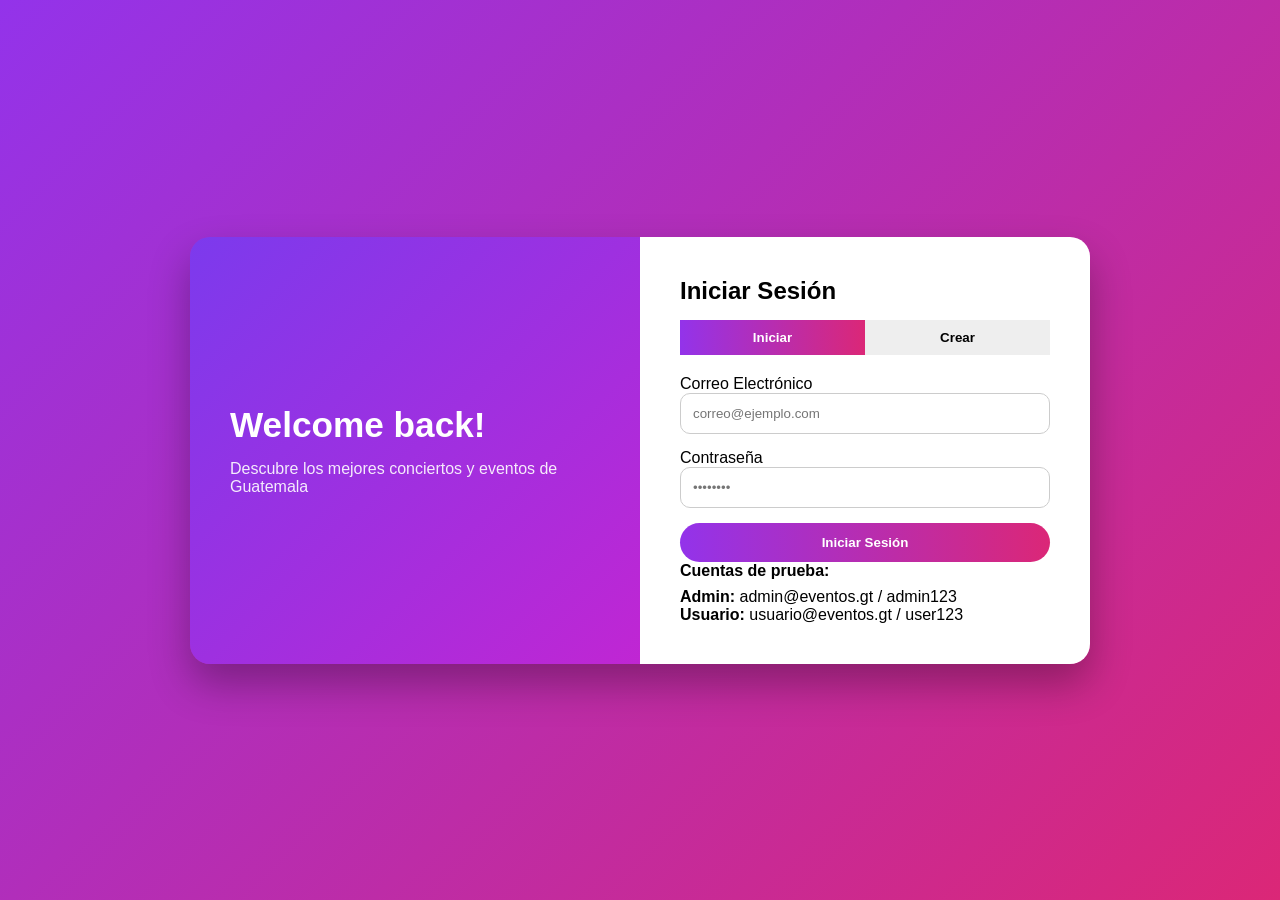
==== admin.html @ 3f8113b9 "feat: panel administrativo de eventos, parámetros y ventas" ====
<!DOCTYPE html>
<html lang="es">
<head>
  <meta charset="UTF-8">
  <meta name="viewport" content="width=device-width, initial-scale=1.0">
  <title>Panel de Control - -Sinfonia Guatemalteca</title>
  <link rel="stylesheet" href="CSS/admin.css">
</head>
<body class="admin-page">

  <div class="container" style="padding-top: 2rem; padding-bottom: 5rem;">
    
    <div style="display: flex; justify-content: space-between; align-items: center; margin-bottom: 2rem;">
      <div>
        <button class="btn btn-secondary" onclick="window.location.href='events.html'" style="margin-bottom: 0.5rem;">
          Volver a eventos
        </button>
        <h1 style="font-size: 1.8rem; font-weight: 800; color: #111827;">Panel de Administración</h1>
      </div>
      <button class="btn btn-primary" onclick="openAddModal()">Crear Nuevo Evento</button>
    </div>


    <nav style="display: flex; gap: 1rem; margin-bottom: 2rem; border-bottom: 1px solid #e5e7eb; padding-bottom: 1rem;">
      <button class="btn btn-secondary" onclick="document.getElementById('section-events').scrollIntoView({behavior:'smooth'})">Gestión de Eventos</button>
      <button class="btn btn-secondary" onclick="document.getElementById('section-sales').scrollIntoView({behavior:'smooth'})">Reporte de Ventas</button>
      <button class="btn btn-secondary" onclick="document.getElementById('section-config').scrollIntoView({behavior:'smooth'})">Configuración</button>
    </nav>

    <section id="section-events" style="margin-bottom: 3rem;">
      <h2 style="font-size: 1.25rem; margin-bottom: 1rem; color: #374151;">Eventos Disponibles</h2>
      <div class="admin-table-container card">
        <table>
          <thead>
            <tr>
              <th>Evento</th>
              <th>Ciudad</th>
              <th>Precio</th>
              <th>Tickets</th>
              <th>Estado</th>
              <th>Acciones</th>
            </tr>
          </thead>
          <tbody id="eventsTableBody"></tbody>
        </table>
      </div>
    </section>

    <section id="section-sales" style="margin-bottom: 3rem;">
      <h2 style="font-size: 1.25rem; margin-bottom: 1rem; color: #374151;">Resumen de Ventas</h2>
      <div style="display: grid; grid-template-columns: 1fr 1fr; gap: 1.5rem; margin-bottom: 1.5rem;">
        <div class="card stat-card">
          <p class="stat-label">Ingresos Totales</p>
          <h3 id="totalSalesAmount" class="stat-value">Q0.00</h3>
        </div>
        <div class="card stat-card">
          <p class="stat-label">Tickets Vendidos</p>
          <h3 id="totalTicketsSold" class="stat-value">0</h3>
        </div>
      </div>
      <tbody id="salesTableBody"></tbody>
    </section>

    <section id="section-config">
        <h2 style="font-size: 1.25rem; margin-bottom: 1rem; color: #374151;">Parámetros del Sistema</h2>
        <div style="display: grid; grid-template-columns: 1fr 1fr; gap: 2rem;">
          <div class="card config-box">
            <h3>Categorías</h3>
            <div class="config-input-group">
              <input type="text" id="newCategoryInput" class="input" placeholder="Nombre">
              <button class="btn btn-primary" onclick="addCategory()">+</button>
            </div>
            <div id="categoriesList" class="config-list"></div>
          </div>
          <div class="card config-box">
            <h3>Ciudades</h3>
            <div class="config-input-group">
              <input type="text" id="newCityInput" class="input" placeholder="Nombre">
              <button class="btn btn-primary" onclick="addCity()">+</button>
            </div>
            <div id="citiesList" class="config-list"></div>
          </div>
        </div>
    </section>
  </div>

  <div id="addModal" class="modal" style="display: none;">
    <div class="modal-content">
      <h2>Nuevo Registro de Evento</h2>
      <form onsubmit="handleAddEvent(event)">
        <div style="margin-bottom: 1rem;">
          <label>Título</label>
          <input type="text" id="addName" class="input" required>
        </div>
        <div style="display: grid; grid-template-columns: 1fr 1fr; gap: 1rem;">
          <div>
            <label>Ubicación</label>
            <select id="addCity" class="select" required></select>
          </div>
          <div>
            <label>Categoría</label>
            <select id="addCategory" class="select" required></select>
          </div>
        </div>
        <div style="display: grid; grid-template-columns: 1fr 1fr; gap: 1rem; margin-top: 1rem;">
          <div>
            <label>Precio (Q)</label>
            <input type="number" id="addPrice" class="input" step="0.01" required>
          </div>
          <div>
            <label>Tickets</label>
            <input type="number" id="addTickets" class="input" required>
          </div>
        </div>
        <div style="margin-top: 1rem;">
          <label>URL Imagen</label>
          <input type="url" id="addImageUrl" class="input" required>
        </div>
        <div style="display: flex; gap: 1rem; margin-top: 2rem;">
          <button type="submit" class="btn btn-primary" style="flex: 2;">Guardar</button>
          <button type="button" class="btn btn-secondary" style="flex: 1;" onclick="closeAddModal()">Cancelar</button>
        </div>
      </form>
    </div>
  </div>

  <script src="JS/admin.js"></script>
</body>
</html>
---- CSS/admin.css ----
*{
  margin: 0;
  padding: 0;
  box-sizing: border-box;
  font-family: 'Segoe UI', Tahoma, Geneva, Verdana, sans-serif;
}

body {
  min-height: 100vh;
  background: linear-gradient(135deg, #9333ea, #db2777);
  color: #333;
  padding: 20px;
}


.container {
  max-width: 1100px;
  margin: 0 auto;
  background: rgba(255, 255, 255, 0.95);
  padding: 30px;
  border-radius: 20px;
  box-shadow: 0 20px 40px rgba(0,0,0,0.3);
}

.card {
  background: white;
  border-radius: 15px;
  padding: 20px;
  box-shadow: 0 4px 6px rgba(0,0,0,0.1);
  border: 1px solid #eee;
}


h1, h2, h3 {
  color: #4b1a8a;
  margin-bottom: 1rem;
}


.btn {
  padding: 10px 20px;
  border: none;
  border-radius: 30px;
  font-weight: bold;
  cursor: pointer;
  transition: 0.3s;
  text-align: center;
  display: inline-block;
}

.btn-primary {
  background: linear-gradient(to right, #9333ea, #db2777);
  color: white;
}

.btn-secondary {
  background: #f3f4f6;
  color: #4b5563;
}

.btn:hover {
  transform: scale(1.05);
  box-shadow: 0 5px 15px rgba(0,0,0,0.2);
}


.admin-table-container {
  overflow-x: auto;
}

table {
  width: 100%;
  border-collapse: collapse;
  margin-top: 10px;
}

th {
  text-align: left;
  background: #f9fafb;
  padding: 12px;
  border-bottom: 2px solid #eee;
  color: #6b7280;
}

td {
  padding: 12px;
  border-bottom: 1px solid #eee;
}


input, select {
  width: 100%;
  padding: 12px;
  margin-bottom: 15px;
  border-radius: 10px;
  border: 1px solid #ccc;
  outline: none;
}

input:focus {
  border-color: #9333ea;
}


.modal {
  position: fixed;
  top: 0; left: 0;
  width: 100%; height: 100%;
  background: rgba(0,0,0,0.6);
  display: flex;
  align-items: center;
  justify-content: center;
  z-index: 1000;
}

.modal-content {
  background: white;
  padding: 40px;
  border-radius: 20px;
  width: 100%;
  max-width: 600px;
  box-shadow: 0 25px 50px -12px rgba(0,0,0,0.5);
}


.badge {
  padding: 5px 12px;
  border-radius: 20px;
  font-size: 0.85rem;
  font-weight: bold;
}

.badge-green { background: #dcfce7; color: #166534; }
.badge-red { background: #fee2e2; color: #991b1b; }


.stat-card {
  text-align: center;
  border-left: 5px solid #9333ea;
}

.stat-value {
  font-size: 1.5rem;
  color: #db2777;
  font-weight: 800;
}

.config-input-group {
    display: flex;
    gap: 10px;
    margin-bottom: 20px;
}

.config-input-group input {
    margin-bottom: 0; 
    flex: 1;
}

.config-input-group .btn {
    width: 50px; 
    height: 45px;
    border-radius: 12px;
    display: flex;
    align-items: center;
    justify-content: center;
    font-size: 1.5rem;
}


.config-list {
    display: flex;
    flex-wrap: wrap; 
    gap: 10px;
}


.config-list div {
    background: #f3f4f6;
    padding: 6px 15px;
    border-radius: 20px;
    display: flex;
    align-items: center;
    gap: 10px;
    font-size: 0.9rem;
    font-weight: 600;
    color: #4b1a8a;
    border: 1px solid #e5e7eb;
    transition: 0.2s;
}

.config-list div:hover {
    background: #ede9fe;
    border-color: #9333ea;
}


.config-list div button {
    background: #db2777;
    color: white;
    border: none;
    width: 20px;
    height: 20px;
    border-radius: 50%;
    cursor: pointer;
    font-size: 0.7rem;
    display: flex;
    align-items: center;
    justify-content: center;
    line-height: 1;
    transition: 0.3s;
}

.config-list div button:hover {
    background: #9d174d;
    transform: scale(1.2);
}
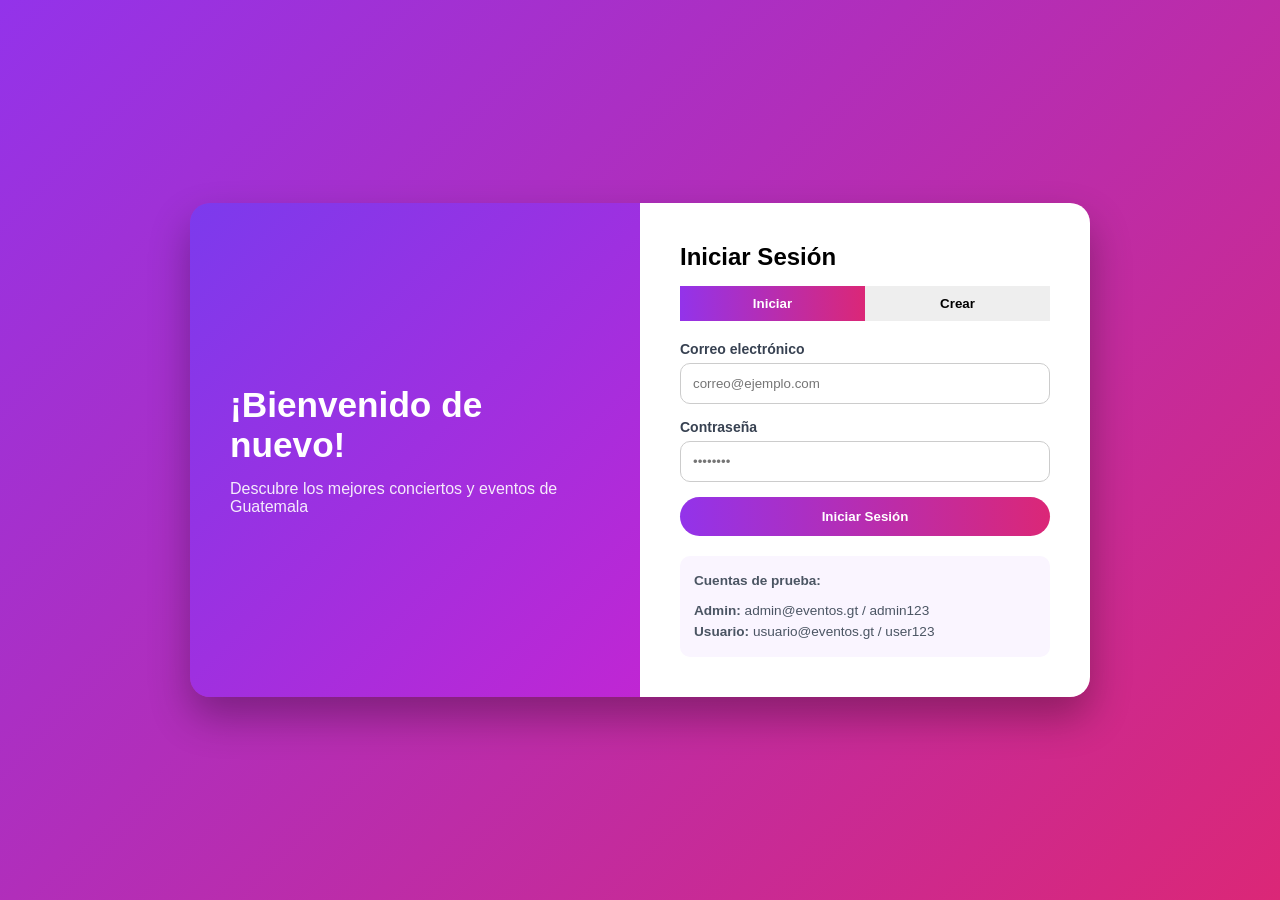
==== commit 32542c7f: "feat: el panel admin edita eventos y muestra el detalle de ventas - Carga data.json si el admin entr" ====
--- a/admin.html
+++ b/admin.html
@@ -3,42 +3,44 @@
 <head>
   <meta charset="UTF-8">
   <meta name="viewport" content="width=device-width, initial-scale=1.0">
-  <title>Panel de Control - -Sinfonia Guatemalteca</title>
+  <title>Panel de Control - Sinfonía Guatemalteca</title>
+  <link rel="stylesheet" href="CSS/common.css">
   <link rel="stylesheet" href="CSS/admin.css">
 </head>
 <body class="admin-page">
 
-  <div class="container" style="padding-top: 2rem; padding-bottom: 5rem;">
-    
-    <div style="display: flex; justify-content: space-between; align-items: center; margin-bottom: 2rem;">
+  <main class="container admin-container">
+
+    <div class="admin-header">
       <div>
-        <button class="btn btn-secondary" onclick="window.location.href='events.html'" style="margin-bottom: 0.5rem;">
-          Volver a eventos
-        </button>
-        <h1 style="font-size: 1.8rem; font-weight: 800; color: #111827;">Panel de Administración</h1>
+        <a class="btn btn-secondary back-link" href="events.html">Volver a eventos</a>
+        <h1 class="admin-title">Panel de Administración</h1>
       </div>
-      <button class="btn btn-primary" onclick="openAddModal()">Crear Nuevo Evento</button>
+      <div class="admin-header__actions">
+        <button type="button" id="newEventBtn" class="btn btn-primary">Crear Nuevo Evento</button>
+        <button type="button" id="logoutBtn" class="btn btn-secondary">Salir</button>
+      </div>
     </div>
 
-
-    <nav style="display: flex; gap: 1rem; margin-bottom: 2rem; border-bottom: 1px solid #e5e7eb; padding-bottom: 1rem;">
-      <button class="btn btn-secondary" onclick="document.getElementById('section-events').scrollIntoView({behavior:'smooth'})">Gestión de Eventos</button>
-      <button class="btn btn-secondary" onclick="document.getElementById('section-sales').scrollIntoView({behavior:'smooth'})">Reporte de Ventas</button>
-      <button class="btn btn-secondary" onclick="document.getElementById('section-config').scrollIntoView({behavior:'smooth'})">Configuración</button>
+    <nav class="admin-nav" aria-label="Secciones del panel">
+      <a class="btn btn-secondary" href="#section-events">Gestión de Eventos</a>
+      <a class="btn btn-secondary" href="#section-sales">Reporte de Ventas</a>
+      <a class="btn btn-secondary" href="#section-config">Configuración</a>
     </nav>
 
-    <section id="section-events" style="margin-bottom: 3rem;">
-      <h2 style="font-size: 1.25rem; margin-bottom: 1rem; color: #374151;">Eventos Disponibles</h2>
+    <section id="section-events" class="admin-section">
+      <h2 class="section-title">Eventos</h2>
       <div class="admin-table-container card">
         <table>
           <thead>
             <tr>
-              <th>Evento</th>
-              <th>Ciudad</th>
-              <th>Precio</th>
-              <th>Tickets</th>
-              <th>Estado</th>
-              <th>Acciones</th>
+              <th scope="col">Evento</th>
+              <th scope="col">Fecha</th>
+              <th scope="col">Ciudad</th>
+              <th scope="col">Precio</th>
+              <th scope="col">Tickets</th>
+              <th scope="col">Estado</th>
+              <th scope="col">Acciones</th>
             </tr>
           </thead>
           <tbody id="eventsTableBody"></tbody>
@@ -46,84 +48,116 @@
       </div>
     </section>
 
-    <section id="section-sales" style="margin-bottom: 3rem;">
-      <h2 style="font-size: 1.25rem; margin-bottom: 1rem; color: #374151;">Resumen de Ventas</h2>
-      <div style="display: grid; grid-template-columns: 1fr 1fr; gap: 1.5rem; margin-bottom: 1.5rem;">
+    <section id="section-sales" class="admin-section">
+      <h2 class="section-title">Resumen de Ventas</h2>
+      <div class="stats-grid">
         <div class="card stat-card">
           <p class="stat-label">Ingresos Totales</p>
-          <h3 id="totalSalesAmount" class="stat-value">Q0.00</h3>
+          <p id="totalSalesAmount" class="stat-value">Q0.00</p>
         </div>
         <div class="card stat-card">
           <p class="stat-label">Tickets Vendidos</p>
-          <h3 id="totalTicketsSold" class="stat-value">0</h3>
+          <p id="totalTicketsSold" class="stat-value">0</p>
         </div>
       </div>
-      <tbody id="salesTableBody"></tbody>
+      <div class="admin-table-container card">
+        <table>
+          <thead>
+            <tr>
+              <th scope="col">Fecha</th>
+              <th scope="col">Cliente</th>
+              <th scope="col">Detalle</th>
+              <th scope="col">Total</th>
+            </tr>
+          </thead>
+          <tbody id="salesTableBody"></tbody>
+        </table>
+      </div>
     </section>
 
-    <section id="section-config">
-        <h2 style="font-size: 1.25rem; margin-bottom: 1rem; color: #374151;">Parámetros del Sistema</h2>
-        <div style="display: grid; grid-template-columns: 1fr 1fr; gap: 2rem;">
-          <div class="card config-box">
-            <h3>Categorías</h3>
-            <div class="config-input-group">
-              <input type="text" id="newCategoryInput" class="input" placeholder="Nombre">
-              <button class="btn btn-primary" onclick="addCategory()">+</button>
-            </div>
-            <div id="categoriesList" class="config-list"></div>
+    <section id="section-config" class="admin-section">
+      <h2 class="section-title">Parámetros del Sistema</h2>
+      <div class="config-grid">
+        <div class="card config-box">
+          <h3>Categorías</h3>
+          <form class="config-input-group" data-param="categories">
+            <label for="newCategoryInput" class="visually-hidden">Nueva categoría</label>
+            <input type="text" id="newCategoryInput" class="input" placeholder="Nombre" maxlength="40" required>
+            <button type="submit" class="btn btn-primary" aria-label="Agregar categoría">+</button>
+          </form>
+          <div id="categoriesList" class="config-list"></div>
+        </div>
+        <div class="card config-box">
+          <h3>Ciudades</h3>
+          <form class="config-input-group" data-param="cities">
+            <label for="newCityInput" class="visually-hidden">Nueva ciudad</label>
+            <input type="text" id="newCityInput" class="input" placeholder="Nombre" maxlength="40" required>
+            <button type="submit" class="btn btn-primary" aria-label="Agregar ciudad">+</button>
+          </form>
+          <div id="citiesList" class="config-list"></div>
+        </div>
+      </div>
+    </section>
+  </main>
+
+  <div id="eventModal" class="modal hidden" role="dialog" aria-modal="true" aria-labelledby="eventModalTitle">
+    <div class="modal-content">
+      <h2 id="eventModalTitle">Nuevo Evento</h2>
+      <form id="eventForm" novalidate>
+        <input type="hidden" id="eventId">
+        <div class="form-field">
+          <label for="eventName">Título</label>
+          <input type="text" id="eventName" class="input" maxlength="80" required>
+        </div>
+        <div class="form-field">
+          <label for="eventDescription">Descripción</label>
+          <input type="text" id="eventDescription" class="input" maxlength="240">
+        </div>
+        <div class="form-row">
+          <div class="form-field">
+            <label for="eventCity">Ubicación</label>
+            <select id="eventCity" class="select" required></select>
           </div>
-          <div class="card config-box">
-            <h3>Ciudades</h3>
-            <div class="config-input-group">
-              <input type="text" id="newCityInput" class="input" placeholder="Nombre">
-              <button class="btn btn-primary" onclick="addCity()">+</button>
-            </div>
-            <div id="citiesList" class="config-list"></div>
+          <div class="form-field">
+            <label for="eventCategory">Categoría</label>
+            <select id="eventCategory" class="select" required></select>
           </div>
         </div>
-    </section>
-  </div>
-
-  <div id="addModal" class="modal" style="display: none;">
-    <div class="modal-content">
-      <h2>Nuevo Registro de Evento</h2>
-      <form onsubmit="handleAddEvent(event)">
-        <div style="margin-bottom: 1rem;">
-          <label>Título</label>
-          <input type="text" id="addName" class="input" required>
-        </div>
-        <div style="display: grid; grid-template-columns: 1fr 1fr; gap: 1rem;">
-          <div>
-            <label>Ubicación</label>
-            <select id="addCity" class="select" required></select>
+        <div class="form-row">
+          <div class="form-field">
+            <label for="eventDate">Fecha</label>
+            <input type="date" id="eventDate" class="input" required>
           </div>
-          <div>
-            <label>Categoría</label>
-            <select id="addCategory" class="select" required></select>
+          <div class="form-field">
+            <label for="eventTime">Hora</label>
+            <input type="time" id="eventTime" class="input" required>
           </div>
         </div>
-        <div style="display: grid; grid-template-columns: 1fr 1fr; gap: 1rem; margin-top: 1rem;">
-          <div>
-            <label>Precio (Q)</label>
-            <input type="number" id="addPrice" class="input" step="0.01" required>
+        <div class="form-row">
+          <div class="form-field">
+            <label for="eventPrice">Precio (Q)</label>
+            <input type="number" id="eventPrice" class="input" min="0.01" step="0.01" required>
           </div>
-          <div>
-            <label>Tickets</label>
-            <input type="number" id="addTickets" class="input" required>
+          <div class="form-field">
+            <label for="eventTickets">Tickets disponibles</label>
+            <input type="number" id="eventTickets" class="input" min="0" step="1" required>
           </div>
         </div>
-        <div style="margin-top: 1rem;">
-          <label>URL Imagen</label>
-          <input type="url" id="addImageUrl" class="input" required>
+        <div class="form-field">
+          <label for="eventImageUrl">URL de la imagen</label>
+          <input type="url" id="eventImageUrl" class="input" placeholder="https://..." required>
         </div>
-        <div style="display: flex; gap: 1rem; margin-top: 2rem;">
-          <button type="submit" class="btn btn-primary" style="flex: 2;">Guardar</button>
-          <button type="button" class="btn btn-secondary" style="flex: 1;" onclick="closeAddModal()">Cancelar</button>
+        <p id="eventFormError" class="form-error hidden" role="alert"></p>
+        <div class="modal-actions">
+          <button type="submit" class="btn btn-primary modal-actions__main">Guardar</button>
+          <button type="button" id="cancelEventBtn" class="btn btn-secondary modal-actions__secondary">Cancelar</button>
         </div>
       </form>
     </div>
   </div>
 
-  <script src="JS/admin.js"></script>
+  <script src="JS/utils.js" defer></script>
+  <script src="JS/store.js" defer></script>
+  <script src="JS/admin.js" defer></script>
 </body>
-</html>+</html>
--- a/CSS/common.css
+++ b/CSS/common.css
@@ -0,0 +1,94 @@
+/* Estilos compartidos por todas las vistas. Se cargan antes del CSS de cada página. */
+
+.hidden {
+    display: none !important;
+}
+
+/* Foco visible para navegación con teclado */
+a:focus-visible,
+button:focus-visible,
+input:focus-visible,
+select:focus-visible {
+    outline: 3px solid #f0abfc;
+    outline-offset: 2px;
+}
+
+button:disabled {
+    opacity: 0.6;
+    cursor: not-allowed;
+    transform: none !important;
+}
+
+/* Insignias */
+.badge {
+    display: inline-block;
+    padding: 4px 12px;
+    border-radius: 20px;
+    font-size: 0.8rem;
+    font-weight: 700;
+}
+
+.badge-purple { background: #f3e8ff; color: #7e22ce; }
+.badge-green  { background: #dcfce7; color: #166534; }
+.badge-red    { background: #fee2e2; color: #991b1b; }
+
+/* Avisos temporales (reemplazan alert) */
+.notifications {
+    position: fixed;
+    top: 1rem;
+    right: 1rem;
+    z-index: 2000;
+    display: flex;
+    flex-direction: column;
+    gap: 0.5rem;
+    max-width: min(360px, calc(100vw - 2rem));
+}
+
+.toast {
+    padding: 0.875rem 1rem;
+    border-radius: 10px;
+    background: #ffffff;
+    color: #1f2937;
+    box-shadow: 0 10px 25px rgba(0, 0, 0, 0.2);
+    border-left: 5px solid #9333ea;
+    font-size: 0.9rem;
+    animation: toast-in 0.25s ease-out;
+}
+
+.toast--success { border-left-color: #16a34a; }
+.toast--error   { border-left-color: #dc2626; }
+.toast--info    { border-left-color: #9333ea; }
+
+@keyframes toast-in {
+    from { opacity: 0; transform: translateY(-8px); }
+    to   { opacity: 1; transform: translateY(0); }
+}
+
+/* Mensajes de error dentro de formularios */
+.form-error {
+    color: #b91c1c;
+    font-size: 0.85rem;
+    margin: -0.5rem 0 1rem;
+}
+
+/* Enlaces con apariencia de botón */
+a.btn {
+    display: inline-flex;
+    align-items: center;
+    justify-content: center;
+    gap: 0.5rem;
+    text-decoration: none;
+}
+
+/* Texto solo para lectores de pantalla */
+.visually-hidden {
+    position: absolute;
+    width: 1px;
+    height: 1px;
+    padding: 0;
+    margin: -1px;
+    overflow: hidden;
+    clip: rect(0, 0, 0, 0);
+    white-space: nowrap;
+    border: 0;
+}
--- a/CSS/admin.css
+++ b/CSS/admin.css
@@ -214,4 +214,114 @@
 .config-list div button:hover {
     background: #9d174d;
     transform: scale(1.2);
-}+}
+/* --- Clases que reemplazan estilos en línea --- */
+.admin-container {
+  padding-top: 2rem;
+  padding-bottom: 5rem;
+}
+
+.admin-header {
+  display: flex;
+  justify-content: space-between;
+  align-items: center;
+  flex-wrap: wrap;
+  gap: 1rem;
+  margin-bottom: 2rem;
+}
+
+.admin-header__actions {
+  display: flex;
+  gap: 0.75rem;
+}
+
+.back-link {
+  margin-bottom: 0.5rem;
+}
+
+.admin-title {
+  font-size: 1.8rem;
+  font-weight: 800;
+  color: #111827;
+}
+
+.admin-nav {
+  display: flex;
+  flex-wrap: wrap;
+  gap: 1rem;
+  margin-bottom: 2rem;
+  padding-bottom: 1rem;
+  border-bottom: 1px solid #e5e7eb;
+}
+
+.admin-section {
+  margin-bottom: 3rem;
+  scroll-margin-top: 1rem;
+}
+
+.section-title {
+  font-size: 1.25rem;
+  margin-bottom: 1rem;
+  color: #374151;
+}
+
+.stats-grid,
+.config-grid {
+  display: grid;
+  grid-template-columns: 1fr 1fr;
+  gap: 1.5rem;
+  margin-bottom: 1.5rem;
+}
+
+.empty-row {
+  text-align: center;
+  padding: 20px;
+}
+
+.table-actions {
+  display: flex;
+  gap: 0.5rem;
+  flex-wrap: wrap;
+}
+
+.form-field {
+  margin-bottom: 1rem;
+}
+
+.form-field label {
+  display: block;
+  font-weight: 600;
+  margin-bottom: 4px;
+}
+
+.form-row {
+  display: grid;
+  grid-template-columns: 1fr 1fr;
+  gap: 1rem;
+}
+
+.modal-content {
+  max-height: 90vh;
+  overflow-y: auto;
+}
+
+.modal-actions {
+  display: flex;
+  gap: 1rem;
+  margin-top: 2rem;
+}
+
+.modal-actions__main { flex: 2; }
+.modal-actions__secondary { flex: 1; }
+
+@media (max-width: 700px) {
+  .stats-grid,
+  .config-grid,
+  .form-row {
+    grid-template-columns: 1fr;
+  }
+
+  .modal-content {
+    padding: 24px;
+  }
+}
